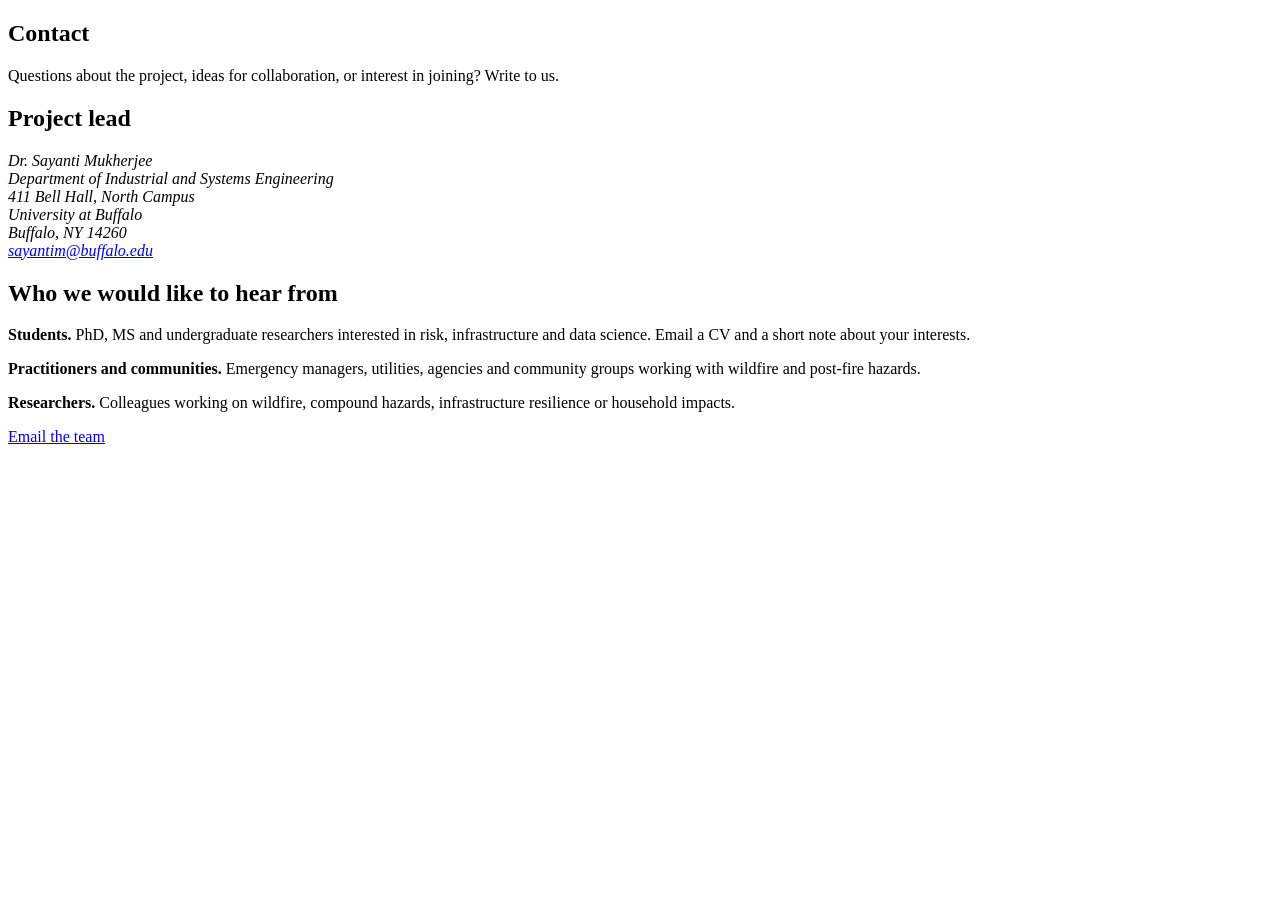
==== contact.html @ 33a56a04 "Add files via upload" ====
<!DOCTYPE html>
<html lang="en">
<head>
<meta charset="utf-8">
<meta name="viewport" content="width=device-width, initial-scale=1, viewport-fit=cover">
<title>Contact: REKINDLE</title>
<meta name="description" content="Contact the REKINDLE team.">
<link rel="preconnect" href="https://fonts.googleapis.com">
<link rel="preconnect" href="https://fonts.gstatic.com" crossorigin>
<link href="https://fonts.googleapis.com/css2?family=Newsreader:opsz,wght@6..72,500;6..72,600;6..72,700&family=Public+Sans:wght@400;600&display=swap" rel="stylesheet">
<link rel="stylesheet" href="assets/style.css">
</head>
<body>
<div id="site-top"></div>
<main>

<section class="page-head"><div class="wrap">
  <h1>Contact</h1>
  <p class="lede">Questions about the project, ideas for collaboration, or interest in joining? Write to us.</p>
</div></section>

<section class="block alt"><div class="wrap split">
  <div>
    <h2>Project lead</h2>
    <address>
      Dr. Sayanti Mukherjee<br>
      Department of Industrial and Systems Engineering<br>
      411 Bell Hall, North Campus<br>
      University at Buffalo<br>
      Buffalo, NY 14260<br>
      <a href="mailto:sayantim@buffalo.edu">sayantim@buffalo.edu</a>
    </address>
  </div>
  <div>
    <h2>Who we would like to hear from</h2>
    <p><strong>Students.</strong> PhD, MS and undergraduate researchers interested in risk, infrastructure and data science. Email a CV and a short note about your interests.</p>
    <p><strong>Practitioners and communities.</strong> Emergency managers, utilities, agencies and community groups working with wildfire and post-fire hazards.</p>
    <p><strong>Researchers.</strong> Colleagues working on wildfire, compound hazards, infrastructure resilience or household impacts.</p>
    <p><a class="btn primary" href="mailto:sayantim@buffalo.edu?subject=REKINDLE">Email the team</a></p>
  </div>
</div></section>

</main>
<div id="site-bottom"></div>
<script src="assets/data.js"></script>
<script src="assets/site.js"></script>
</body>
</html>
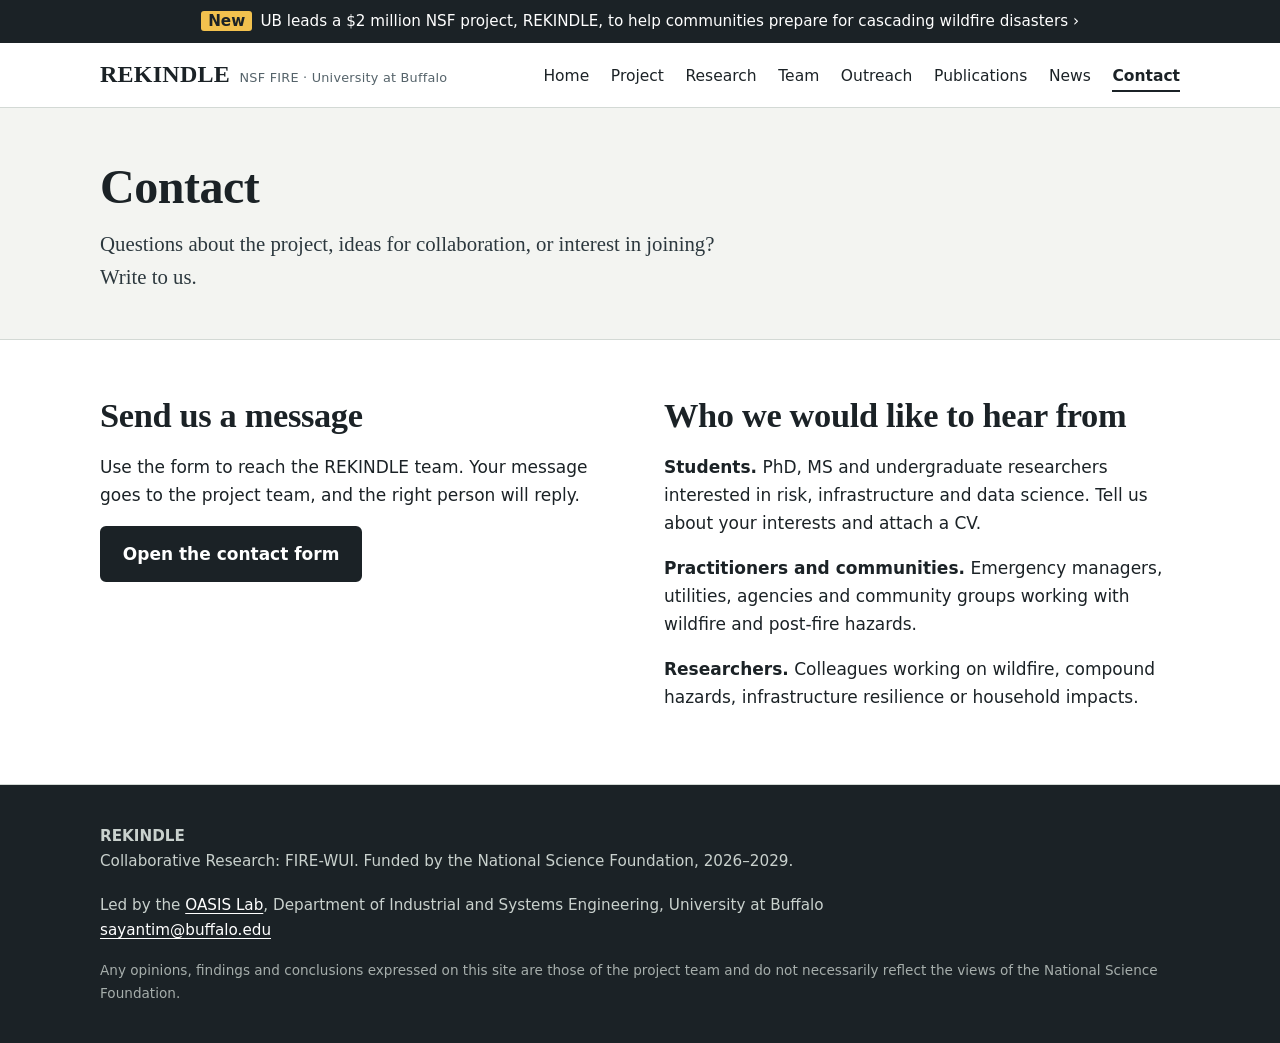
==== commit 19fe40b3: "Add files via upload" ====
--- a/contact.html
+++ b/contact.html
@@ -7,7 +7,7 @@
 <meta name="description" content="Contact the REKINDLE team.">
 <link rel="preconnect" href="https://fonts.googleapis.com">
 <link rel="preconnect" href="https://fonts.gstatic.com" crossorigin>
-<link href="https://fonts.googleapis.com/css2?family=Newsreader:opsz,wght@6..72,500;6..72,600;6..72,700&family=Public+Sans:wght@400;600&display=swap" rel="stylesheet">
+<link href="https://fonts.googleapis.com/css2?family=Bricolage+Grotesque:opsz,wght@12..96,600;12..96,700;12..96,800&family=Source+Serif+4:ital,opsz,wght@0,8..60,400;0,8..60,600;1,8..60,400&display=swap" rel="stylesheet">
 <link rel="stylesheet" href="assets/style.css">
 </head>
 <body>
@@ -21,22 +21,15 @@
 
 <section class="block alt"><div class="wrap split">
   <div>
-    <h2>Project lead</h2>
-    <address>
-      Dr. Sayanti Mukherjee<br>
-      Department of Industrial and Systems Engineering<br>
-      411 Bell Hall, North Campus<br>
-      University at Buffalo<br>
-      Buffalo, NY 14260<br>
-      <a href="mailto:sayantim@buffalo.edu">sayantim@buffalo.edu</a>
-    </address>
+    <h2>Send us a message</h2>
+    <p>Use the form to reach the REKINDLE team. Your message goes to the project team, and the right person will reply.</p>
+    <p><a class="btn primary" id="contact-form-link" href="#">Open the contact form</a></p>
   </div>
   <div>
     <h2>Who we would like to hear from</h2>
-    <p><strong>Students.</strong> PhD, MS and undergraduate researchers interested in risk, infrastructure and data science. Email a CV and a short note about your interests.</p>
+    <p><strong>Students.</strong> PhD, MS and undergraduate researchers interested in risk, infrastructure and data science. Tell us about your interests and attach a CV.</p>
     <p><strong>Practitioners and communities.</strong> Emergency managers, utilities, agencies and community groups working with wildfire and post-fire hazards.</p>
     <p><strong>Researchers.</strong> Colleagues working on wildfire, compound hazards, infrastructure resilience or household impacts.</p>
-    <p><a class="btn primary" href="mailto:sayantim@buffalo.edu?subject=REKINDLE">Email the team</a></p>
   </div>
 </div></section>
 
--- a/assets/style.css
+++ b/assets/style.css
@@ -0,0 +1,129 @@
+:root{
+  --ash:#F3F4F1; --paper:#FFFFFF; --ink:#1B2226; --muted:#55636A; --line:#D3D9D5;
+  --ember:#C4471F; --steel:#33557A; --moss:#48744C; --char:#1B2226; --amber:#F2C14E;
+  --serif:"Newsreader","Iowan Old Style","Palatino Linotype",Georgia,serif;
+  --sans:"Public Sans","Segoe UI",system-ui,-apple-system,Helvetica,Arial,sans-serif;
+  --wrap:1120px;
+}
+*{box-sizing:border-box}
+html{scroll-behavior:smooth;-webkit-text-size-adjust:100%}
+body{margin:0;background:var(--ash);color:var(--ink);font:400 1.0625rem/1.65 var(--sans);
+  padding-top:env(safe-area-inset-top,0px);padding-bottom:env(safe-area-inset-bottom,0px)}
+a{color:var(--steel);text-underline-offset:3px}
+a:hover{color:var(--ember)}
+:focus-visible{outline:3px solid var(--amber);outline-offset:2px;border-radius:2px}
+.wrap{max-width:var(--wrap);margin:0 auto;padding:0 1.25rem}
+h1,h2,h3{font-family:var(--serif);font-weight:600;line-height:1.15;letter-spacing:-.01em;margin:0 0 .5em}
+h1{font-size:clamp(2.2rem,5.2vw,3.7rem)}
+h2{font-size:clamp(1.6rem,3vw,2.15rem);margin-top:0}
+h3{font-size:1.3rem}
+p{margin:0 0 1em;max-width:68ch}
+.lede{font-family:var(--serif);font-size:1.3rem;line-height:1.55;color:#2c383e;max-width:60ch}
+.muted{color:var(--muted)}
+
+/* announcement + header */
+.banner{background:var(--char);color:#fff;font-size:.95rem}
+.banner a{color:#fff;display:block;padding:.55rem 1.25rem;text-align:center;text-decoration:none}
+.banner a:hover{color:var(--amber)}
+.banner b{background:var(--amber);color:var(--char);padding:.05rem .45rem;border-radius:3px;margin-right:.5rem;font-weight:600}
+header.site{background:var(--paper);border-bottom:1px solid var(--line);position:sticky;top:0;z-index:20}
+header.site .wrap{display:flex;align-items:center;justify-content:space-between;gap:1rem;min-height:64px}
+.brand{font-family:var(--serif);font-size:1.5rem;font-weight:700;color:var(--ink);text-decoration:none;letter-spacing:.01em}
+.brand small{font:400 .8rem var(--sans);color:var(--muted);margin-left:.6rem}
+nav.main ul{list-style:none;display:flex;gap:1.35rem;margin:0;padding:0;flex-wrap:wrap}
+nav.main a{color:var(--ink);text-decoration:none;font-size:.97rem;padding:.35rem 0;border-bottom:2px solid transparent}
+nav.main a:hover{border-color:var(--ember);color:var(--ink)}
+nav.main a[aria-current="page"]{border-color:var(--ink);font-weight:600}
+.menu-btn{display:none;background:none;border:1px solid var(--line);border-radius:6px;padding:.45rem .8rem;font:inherit;cursor:pointer}
+@media(max-width:860px){
+  .menu-btn{display:block}
+  nav.main{display:none;position:absolute;left:0;right:0;top:100%;background:var(--paper);border-bottom:1px solid var(--line)}
+  nav.main.open{display:block}
+  nav.main ul{flex-direction:column;gap:0;padding:.5rem 1.25rem 1rem}
+  nav.main a{display:block;padding:.7rem 0}
+}
+
+/* hero */
+.hero{padding:4.5rem 0 3rem;background:
+  linear-gradient(180deg,var(--paper) 0,var(--ash) 100%)}
+.hero h1{max-width:16ch}
+.facts{display:flex;flex-wrap:wrap;gap:.4rem 2.2rem;margin:1.6rem 0 0;padding:0;list-style:none;color:var(--muted);font-size:.98rem}
+.facts b{color:var(--ink);font-weight:600}
+.actions{display:flex;flex-wrap:wrap;gap:.8rem;margin-top:1.8rem}
+.btn{display:inline-block;padding:.75rem 1.3rem;border-radius:6px;font-weight:600;text-decoration:none;border:2px solid var(--char);color:var(--char);background:transparent}
+.btn.primary{background:var(--char);color:#fff}
+.btn:hover{background:var(--ember);border-color:var(--ember);color:#fff}
+
+/* the cascade: the one memorable element */
+.chain{list-style:none;margin:3.2rem 0 0;padding:0;display:grid;grid-template-columns:repeat(4,1fr);gap:1.4rem;position:relative}
+.chain::before{content:"";position:absolute;left:0;right:0;top:15px;height:4px;
+  background:linear-gradient(90deg,var(--ember) 0 25%,var(--steel) 25% 50%,var(--moss) 50% 75%,var(--char) 75% 100%);
+  transform-origin:left;animation:burn 1.6s cubic-bezier(.3,.1,.2,1) .25s both}
+@keyframes burn{from{transform:scaleX(0)}to{transform:scaleX(1)}}
+.chain li{position:relative;padding-top:2.4rem}
+.chain li::before{content:"";position:absolute;top:6px;left:0;width:22px;height:22px;border-radius:50%;background:var(--c);border:4px solid var(--ash)}
+.chain li:nth-child(1){--c:var(--ember)} .chain li:nth-child(2){--c:var(--steel)}
+.chain li:nth-child(3){--c:var(--moss)} .chain li:nth-child(4){--c:var(--char)}
+.chain h3{font-size:1.15rem;margin-bottom:.25em}
+.chain p{font-size:.96rem;color:var(--muted);margin:0}
+@media(max-width:760px){
+  .chain{grid-template-columns:1fr;gap:1.6rem;padding-left:2.2rem}
+  .chain::before{left:9px;right:auto;top:0;bottom:0;width:4px;height:auto;transform-origin:top;
+    background:linear-gradient(180deg,var(--ember) 0 25%,var(--steel) 25% 50%,var(--moss) 50% 75%,var(--char) 75% 100%);animation-name:burnY}
+  .chain li{padding-top:0}
+  .chain li::before{top:4px;left:-2.2rem}
+}
+@keyframes burnY{from{transform:scaleY(0)}to{transform:scaleY(1)}}
+@media(prefers-reduced-motion:reduce){.chain::before{animation:none}html{scroll-behavior:auto}}
+
+/* sections */
+section.block{padding:3.5rem 0}
+section.block.alt{background:var(--paper);border-block:1px solid var(--line)}
+.split{display:grid;grid-template-columns:1fr 1fr;gap:3rem}
+@media(max-width:860px){.split{grid-template-columns:1fr;gap:1.5rem}}
+.page-head{padding:3.2rem 0 1.6rem}
+.page-head h1{font-size:clamp(2rem,4.2vw,3rem);margin-bottom:.3em}
+
+/* modules as ruled rows */
+.modules{list-style:none;margin:1.5rem 0 0;padding:0}
+.modules li{display:grid;grid-template-columns:11rem 1fr;gap:1.5rem;padding:1.4rem 0 1.4rem 1.2rem;border-top:1px solid var(--line);border-left:5px solid var(--c)}
+.modules li:last-child{border-bottom:1px solid var(--line)}
+.modules li:nth-child(1){--c:var(--ember)} .modules li:nth-child(2){--c:var(--steel)}
+.modules li:nth-child(3){--c:var(--moss)} .modules li:nth-child(4){--c:var(--char)}
+.modules h3{margin:0;font-size:1.2rem}
+.modules .who{font-size:.9rem;color:var(--muted);margin-top:.4rem}
+.modules p{margin:0 0 .6em}
+@media(max-width:760px){.modules li{grid-template-columns:1fr;gap:.4rem}}
+.hypo{font-size:.97rem;color:var(--muted)}
+
+/* people */
+.people{display:grid;grid-template-columns:repeat(auto-fill,minmax(250px,1fr));gap:1.8rem 1.6rem;margin-top:1.5rem}
+.person{display:flex;gap:1rem;align-items:flex-start}
+.avatar{flex:none;width:64px;height:64px;border-radius:50%;background:var(--char);color:#fff;display:grid;place-items:center;font:600 1.25rem var(--serif);overflow:hidden}
+.avatar img{width:100%;height:100%;object-fit:cover}
+.person h3{font-size:1.1rem;margin:0}
+.person .role{font-size:.92rem;color:var(--muted);margin:.1rem 0 0}
+.person .inst{font-size:.92rem;margin:0}
+.tag{display:inline-block;font-size:.8rem;font-weight:600;padding:.1rem .55rem;border-radius:99px;border:1px solid var(--line);margin:.35rem .3rem 0 0;background:var(--paper)}
+.partners{columns:2 280px;column-gap:2.5rem;padding-left:1.1rem;margin:1rem 0 0}
+.partners li{break-inside:avoid;margin-bottom:.45rem}
+
+/* news / publications lists */
+.filters{display:flex;flex-wrap:wrap;gap:.5rem;margin:1rem 0 1.6rem}
+.filters button{font:inherit;font-size:.94rem;padding:.4rem 1rem;border-radius:99px;border:1px solid var(--line);background:var(--paper);cursor:pointer}
+.filters button[aria-pressed="true"]{background:var(--char);color:#fff;border-color:var(--char)}
+.feed{list-style:none;margin:0;padding:0}
+.feed li{display:grid;grid-template-columns:8.5rem 1fr;gap:1.4rem;padding:1.3rem 0;border-top:1px solid var(--line)}
+.feed li:last-child{border-bottom:1px solid var(--line)}
+.feed time{font-size:.92rem;color:var(--muted)}
+.feed .kind{display:block;font-weight:600;color:var(--ink);font-size:.86rem;margin-top:.15rem}
+.feed h3{font-size:1.2rem;margin:0 0 .25em}
+.feed p{margin:0 0 .4em}
+@media(max-width:640px){.feed li{grid-template-columns:1fr;gap:.3rem}}
+.empty{padding:1.2rem 1.4rem;border:1px dashed #a9b3ae;border-radius:8px;background:var(--paper);color:var(--muted)}
+
+/* contact */
+address{font-style:normal;line-height:1.7}
+footer.site{background:var(--char);color:#c9d1cd;padding:2.4rem 0;margin-top:0;font-size:.95rem}
+footer.site a{color:#fff}
+footer.site .cols{display:flex;flex-wrap:wrap;justify-content:space-between;gap:1.2rem}
